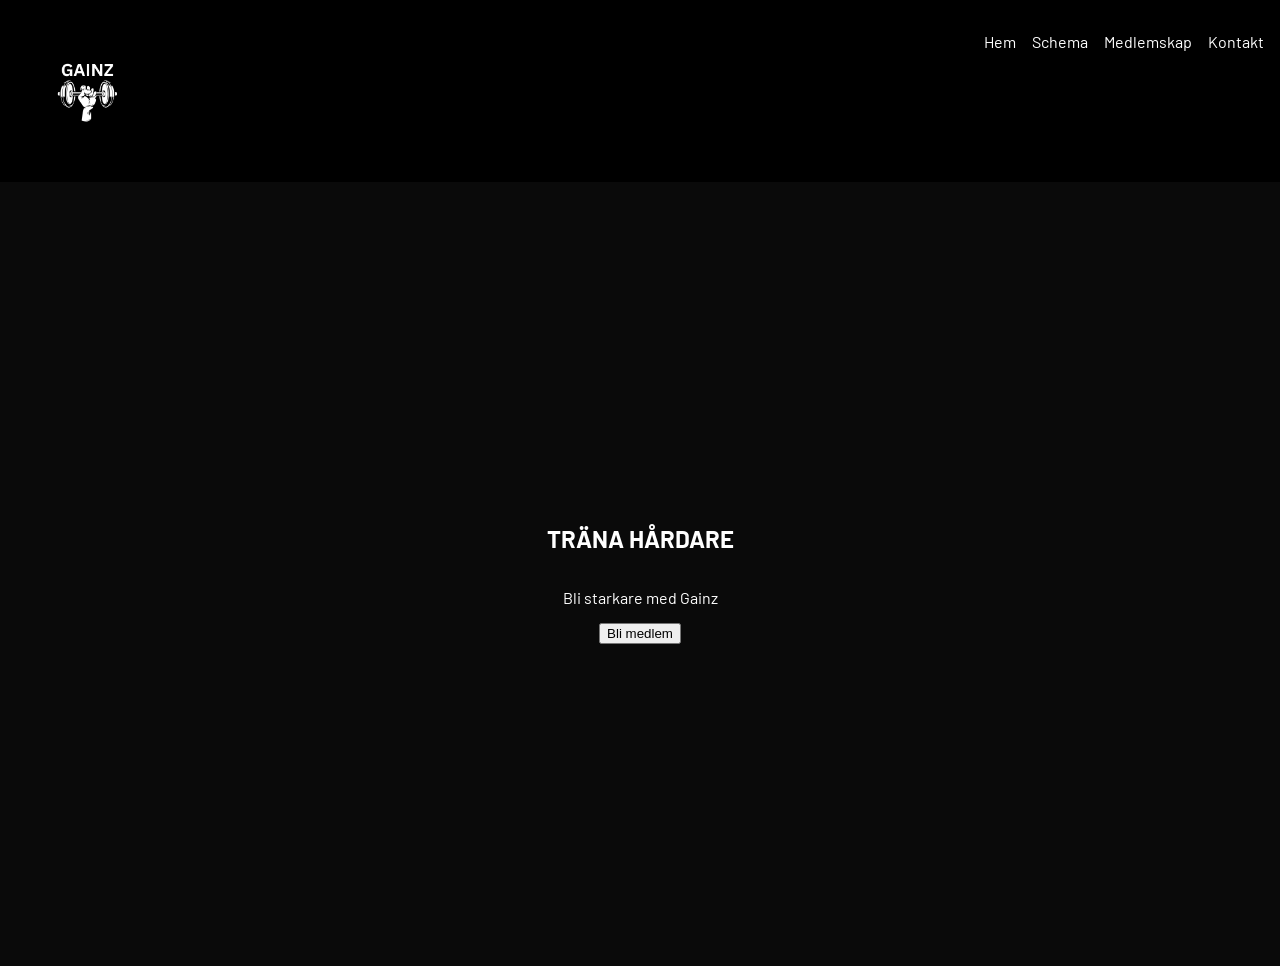
==== index.html @ e5315b17 "Push Här är min uppdaterade första push" ====
<!DOCTYPE html>
<html lang="sv">
<head>
  <meta charset="UTF-8">
  <meta name="viewport" content="width=device-width, initial-scale=1.0">
  <title>GAINZ</title>

  
  <link href="https://fonts.googleapis.com/css2?family=Bebas+Neue&family=Barlow&display=swap" rel="stylesheet">

  
  <link rel="stylesheet" href="css/style.css">
</head>

<body>


<nav>
  
  <img class="bild" src="img/G.png" alt="GAINZ Logo">
  
  <ul class="nav-links" id="navLinks">
    <li onclick="showPage('home')">Hem</li>
    <li onclick="showPage('schema')">Schema</li>
    <li onclick="showPage('membership')">Medlemskap</li>
    <li onclick="showPage('contact')">Kontakt</li>
  </ul>

  <button class="menu-btn" onclick="toggleMenu()">☰</button>
</nav>


<section id="page-home" class="page active">
  <div class="hero">
    <h2>TRÄNA HÅRDARE</h2>
    <p>Bli starkare med Gainz</p>
    <button onclick="openModal()">Bli medlem</button>
  </div>
</section>


<section id="page-schema" class="page">
  <h2>Schema</h2>
  <div id="classGrid"></div>
</section>


<section id="page-membership" class="page">
  <h2>Medlemskap</h2>
  <div class="card">Basic – 349 kr</div>
  <div class="card">Premium – 549 kr</div>
  <div class="card">VIP – 899 kr</div>
</section>


<section id="page-contact" class="page">
  <h2>Kontakt</h2>
  <p>Göteborg</p>
</section>


<div id="modal" class="modal">
  <div class="modal-content">
    <span onclick="closeModal()">X</span>
    <h3>Bli medlem</h3>
    <input placeholder="Namn">
    <input placeholder="Email">
    <button onclick="submitForm()">Skicka</button>
  </div>
</div>

<script src="script.js"></script>
</body>
</html>
---- css/style.css ----
body {
  margin: 0;
  font-family: 'Barlow', sans-serif;
  background: #0a0a0a;
  color: white;
}


nav {
  display: flex;
  justify-content: space-between;
  padding: 1rem;
  background: black;
}

.logo {
  color: #e8ff00;
}

.nav-links {
  display: flex;
  gap: 1rem;
  list-style: none;
}

.menu-btn {
  display: none;
}


.hero {
  height: 80vh;
  display: flex;
  flex-direction: column;
  justify-content: center;
  align-items: center;
}

.bild {
  height: 150px;
  width: auto;
  object-fit: contain;
}

.page {
  display: none;
  padding: 2rem;
}

.page.active {
  display: block;
}


.card {
  background: #111;
  padding: 1rem;
  margin: 1rem 0;
}


.modal {
  display: none;
  position: fixed;
  inset: 0;
  background: rgba(0,0,0,0.8);
}

.modal-content {
  background: #222;
  padding: 2rem;
  margin: 10% auto;
  width: 300px;
}


@media(max-width: 700px) {
  .nav-links {
    display: none;
    flex-direction: column;
  }

  .nav-links.open {
    display: flex;
  }

  .menu-btn {
    display: block;
  }
}
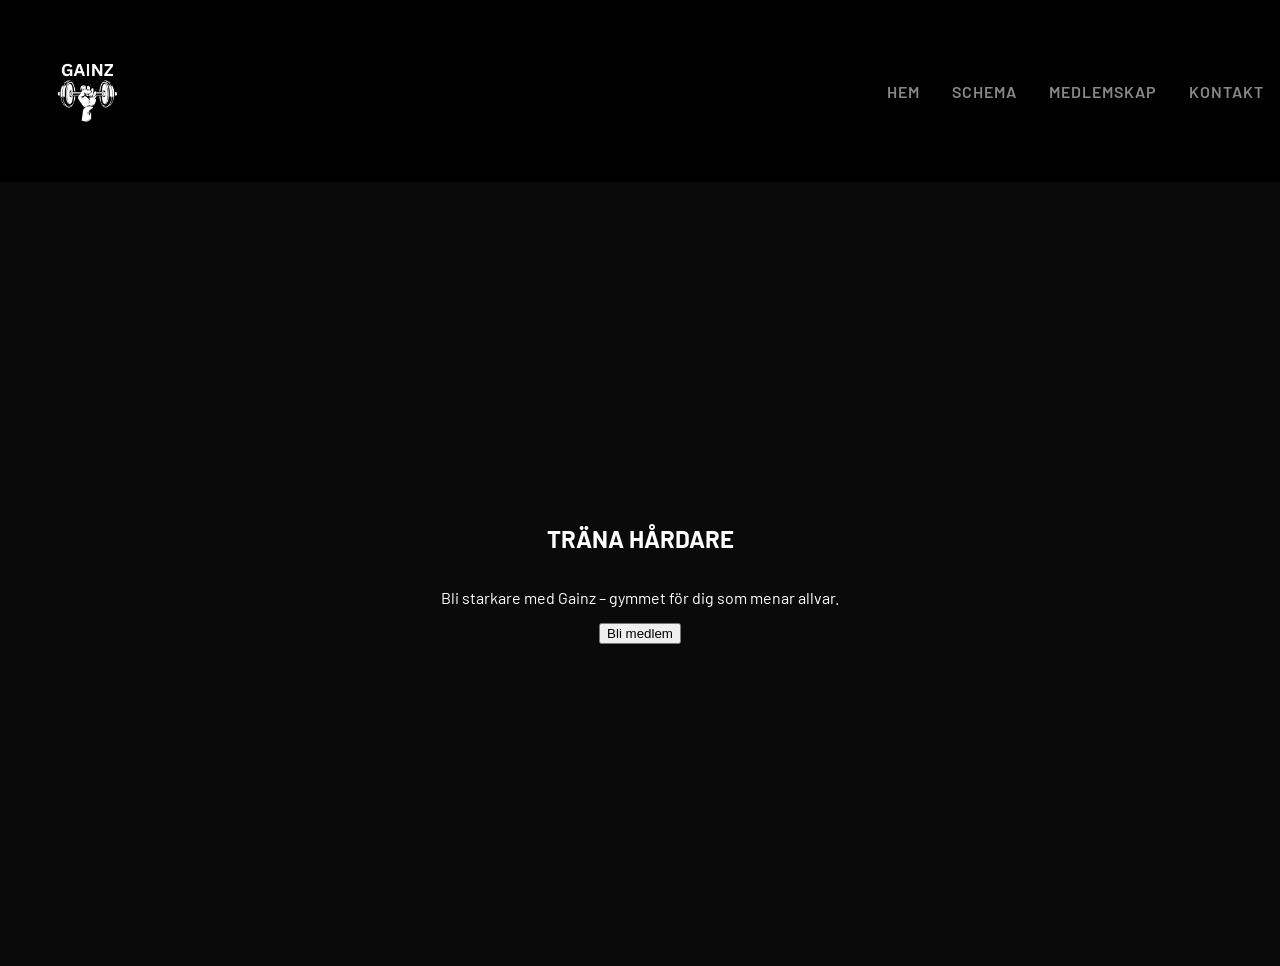
==== commit 72cf3bb9: "Push fixat mycket" ====
--- a/index.html
+++ b/index.html
@@ -32,8 +32,8 @@
 
 <section id="page-home" class="page active">
   <div class="hero">
-    <h2>TRÄNA HÅRDARE</h2>
-    <p>Bli starkare med Gainz</p>
+    <h1>TRÄNA HÅRDARE</h1>
+    <p>Bli starkare med Gainz – gymmet för dig som menar allvar.</p>
     <button onclick="openModal()">Bli medlem</button>
   </div>
 </section>
--- a/css/style.css
+++ b/css/style.css
@@ -3,6 +3,36 @@
   font-family: 'Barlow', sans-serif;
   background: #0a0a0a;
   color: white;
+}
+
+nav {
+  display: flex;
+  justify-content: space-between;
+  align-items: center;
+  padding: 1rem 2rem;
+  background: black;
+}
+
+.nav-links {
+  display: flex;
+  gap: 2rem;
+  list-style: none;
+}
+
+.nav-links li {
+  color: #888;
+  cursor: pointer;
+  font-weight: 600;
+  letter-spacing: 1px;
+  text-transform: uppercase;
+}
+
+.nav-links li:hover {
+  color: #e8ff00;
+}
+
+.menu-btn {
+  display: none;
 }
 
 
@@ -11,20 +41,6 @@
   justify-content: space-between;
   padding: 1rem;
   background: black;
-}
-
-.logo {
-  color: #e8ff00;
-}
-
-.nav-links {
-  display: flex;
-  gap: 1rem;
-  list-style: none;
-}
-
-.menu-btn {
-  display: none;
 }
 
 
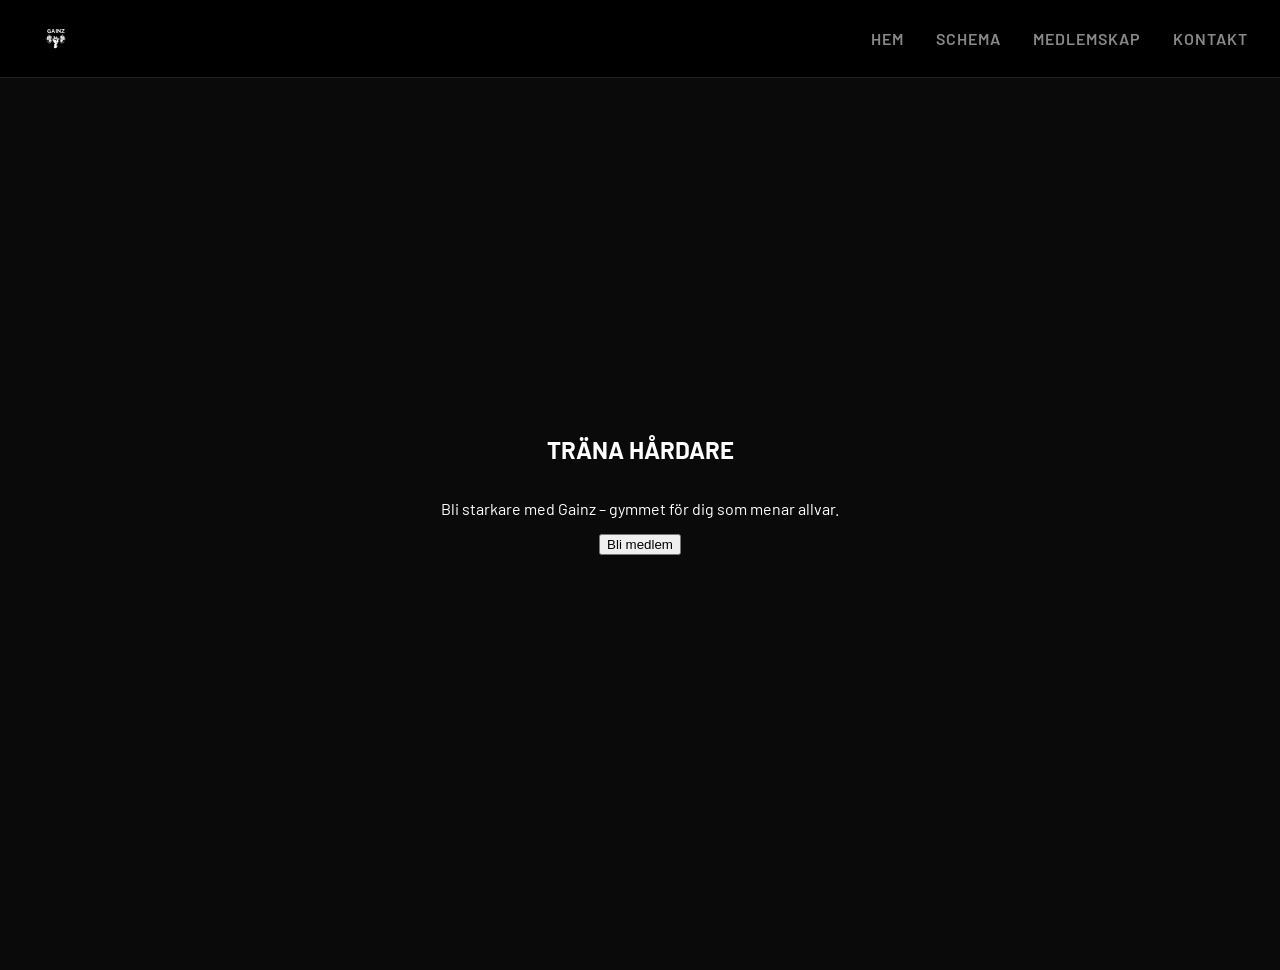
==== commit dd19dd27: "Lagt till Google fonts Bebas Nueve" ====
--- a/index.html
+++ b/index.html
@@ -4,6 +4,8 @@
   <meta charset="UTF-8">
   <meta name="viewport" content="width=device-width, initial-scale=1.0">
   <title>GAINZ</title>
+  <link href="https://fonts.googleapis.com/css2?family=Bebas+Neue&family=Barlow:wght@400;600;700&display=swap" rel="stylesheet">
+
 
   
   <link href="https://fonts.googleapis.com/css2?family=Bebas+Neue&family=Barlow&display=swap" rel="stylesheet">
--- a/css/style.css
+++ b/css/style.css
@@ -4,21 +4,33 @@
   background: #0a0a0a;
   color: white;
 }
-
+ 
 nav {
+  position: fixed;
+  top: 0;
+  left: 0;
+  right: 0;
+  z-index: 1000;
   display: flex;
   justify-content: space-between;
   align-items: center;
-  padding: 1rem 2rem;
+  padding: 0.8rem 2rem;
   background: black;
+  border-bottom: 1px solid #222;
 }
-
+ 
+.bild {
+  height: 50px;
+  width: auto;
+  object-fit: contain;
+}
+ 
 .nav-links {
   display: flex;
   gap: 2rem;
   list-style: none;
 }
-
+ 
 .nav-links li {
   color: #888;
   cursor: pointer;
@@ -26,81 +38,80 @@
   letter-spacing: 1px;
   text-transform: uppercase;
 }
-
+ 
 .nav-links li:hover {
   color: #e8ff00;
 }
-
+ 
 .menu-btn {
   display: none;
+  background: none;
+  border: none;
+  color: white;
+  font-size: 1.5rem;
+  cursor: pointer;
 }
-
-
-nav {
-  display: flex;
-  justify-content: space-between;
-  padding: 1rem;
-  background: black;
+ 
+.page {
+  display: none;
+  padding-top: 70px;
+  padding-left: 2rem;
+  padding-right: 2rem;
+  min-height: 100vh;
 }
-
-
+ 
+.page.active {
+  display: block;
+}
+ 
 .hero {
-  height: 80vh;
+  height: calc(100vh - 70px);
   display: flex;
   flex-direction: column;
   justify-content: center;
   align-items: center;
+  text-align: center;
 }
-
-.bild {
-  height: 150px;
-  width: auto;
-  object-fit: contain;
-}
-
-.page {
-  display: none;
-  padding: 2rem;
-}
-
-.page.active {
-  display: block;
-}
-
-
+ 
 .card {
   background: #111;
-  padding: 1rem;
+  padding: 2rem;
   margin: 1rem 0;
 }
-
-
+ 
 .modal {
   display: none;
   position: fixed;
   inset: 0;
   background: rgba(0,0,0,0.8);
 }
-
+ 
 .modal-content {
   background: #222;
   padding: 2rem;
   margin: 10% auto;
   width: 300px;
 }
-
-
-@media(max-width: 700px) {
+ 
+@media (max-width: 700px) {
   .nav-links {
     display: none;
     flex-direction: column;
   }
-
   .nav-links.open {
     display: flex;
+    position: fixed;
+    top: 62px;
+    left: 0;
+    right: 0;
+    background: #111;
+    padding: 1.5rem 2rem;
+    gap: 1.5rem;
+    border-bottom: 1px solid #222;
+    z-index: 999;
   }
-
   .menu-btn {
     display: block;
   }
-}+}
+ 
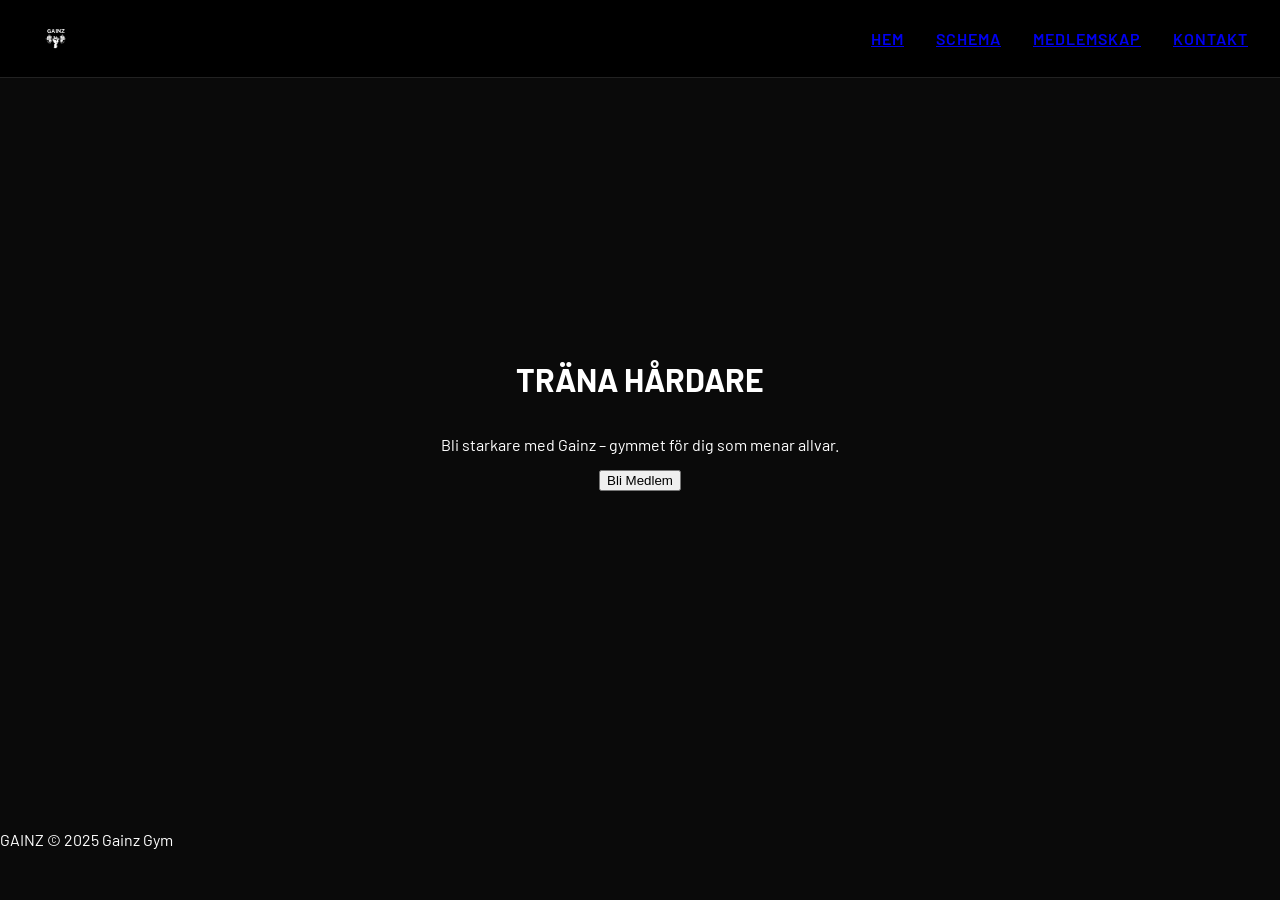
==== commit d183d6ce: "contact och index html sidorna" ====
--- a/index.html
+++ b/index.html
@@ -3,74 +3,52 @@
 <head>
   <meta charset="UTF-8">
   <meta name="viewport" content="width=device-width, initial-scale=1.0">
-  <title>GAINZ</title>
+  <title>GAINZ – Hem</title>
   <link href="https://fonts.googleapis.com/css2?family=Bebas+Neue&family=Barlow:wght@400;600;700&display=swap" rel="stylesheet">
-
-
-  
-  <link href="https://fonts.googleapis.com/css2?family=Bebas+Neue&family=Barlow&display=swap" rel="stylesheet">
-
-  
   <link rel="stylesheet" href="css/style.css">
 </head>
-
 <body>
-
-
+ 
 <nav>
-  
   <img class="bild" src="img/G.png" alt="GAINZ Logo">
-  
   <ul class="nav-links" id="navLinks">
-    <li onclick="showPage('home')">Hem</li>
-    <li onclick="showPage('schema')">Schema</li>
-    <li onclick="showPage('membership')">Medlemskap</li>
-    <li onclick="showPage('contact')">Kontakt</li>
+    <li><a href="index.html" class="active">Hem</a></li>
+    <li><a href="schema.html">Schema</a></li>
+    <li><a href="membership.html">Medlemskap</a></li>
+    <li><a href="contact.html">Kontakt</a></li>
   </ul>
-
   <button class="menu-btn" onclick="toggleMenu()">☰</button>
 </nav>
-
-
-<section id="page-home" class="page active">
+ 
+<main>
   <div class="hero">
     <h1>TRÄNA HÅRDARE</h1>
     <p>Bli starkare med Gainz – gymmet för dig som menar allvar.</p>
-    <button onclick="openModal()">Bli medlem</button>
+    <button onclick="openModal()">Bli Medlem</button>
   </div>
-</section>
-
-
-<section id="page-schema" class="page">
-  <h2>Schema</h2>
-  <div id="classGrid"></div>
-</section>
-
-
-<section id="page-membership" class="page">
-  <h2>Medlemskap</h2>
-  <div class="card">Basic – 349 kr</div>
-  <div class="card">Premium – 549 kr</div>
-  <div class="card">VIP – 899 kr</div>
-</section>
-
-
-<section id="page-contact" class="page">
-  <h2>Kontakt</h2>
-  <p>Göteborg</p>
-</section>
-
-
+</main>
+ 
+<footer>
+  <span class="footer-logo">GAINZ</span>
+  <span class="footer-copy">© 2025 Gainz Gym</span>
+</footer>
+ 
 <div id="modal" class="modal">
   <div class="modal-content">
-    <span onclick="closeModal()">X</span>
-    <h3>Bli medlem</h3>
-    <input placeholder="Namn">
-    <input placeholder="Email">
-    <button onclick="submitForm()">Skicka</button>
+    <button class="modal-close" onclick="closeModal()">✕</button>
+    <h3>Bli Medlem</h3>
+    <p>Fyll i dina uppgifter så hör vi av oss.</p>
+    <input type="text" id="inputNamn" placeholder="Namn">
+    <input type="email" id="inputEmail" placeholder="Email">
+    <select id="inputPlan">
+      <option>Basic – 349 kr/mån</option>
+      <option>Premium – 549 kr/mån</option>
+      <option>VIP – 899 kr/mån</option>
+    </select>
+    <button onclick="submitForm()">Skicka Ansökan</button>
   </div>
 </div>
-
+ 
 <script src="script.js"></script>
 </body>
 </html>
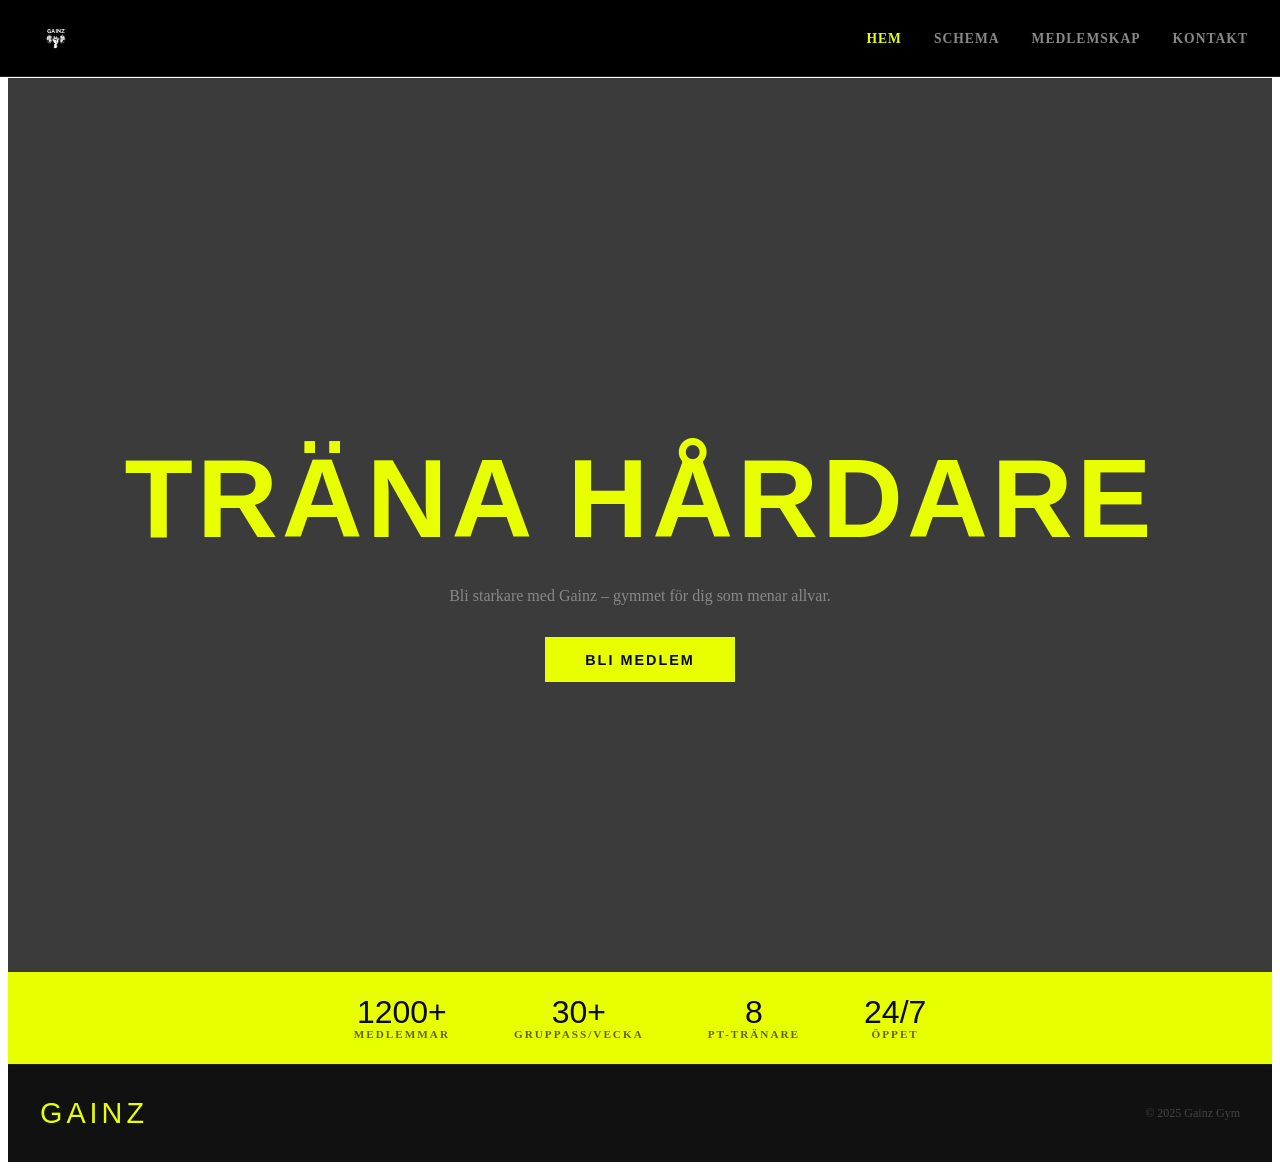
==== commit 40d6a820: "Statistik Bar i Home sidan med CSS styling" ====
--- a/index.html
+++ b/index.html
@@ -26,6 +26,24 @@
     <p>Bli starkare med Gainz – gymmet för dig som menar allvar.</p>
     <button onclick="openModal()">Bli Medlem</button>
   </div>
+  <div class="stats-bar">
+    <div class="stat">
+      <span class="stat-num">1200+</span>
+      <span class="stat-label">Medlemmar</span>
+    </div>
+    <div class="stat">
+      <span class="stat-num">30+</span>
+      <span class="stat-label">Gruppass/vecka</span>
+    </div>
+    <div class="stat">
+      <span class="stat-num">8</span>
+      <span class="stat-label">PT-tränare</span>
+    </div>
+    <div class="stat">
+      <span class="stat-num">24/7</span>
+      <span class="stat-label">Öppet</span>
+    </div>
+  </div>
 </main>
  
 <footer>
--- a/css/style.css
+++ b/css/style.css
@@ -1,8 +1,9 @@
+--- css/style.css ---
 body {
   margin: 0;
   font-family: 'Barlow', sans-serif;
   background: #0a0a0a;
-  color: white;
+  color: #f5f5f5;
 }
  
 nav {
@@ -31,15 +32,17 @@
   list-style: none;
 }
  
-.nav-links li {
-  color: #888;
-  cursor: pointer;
+.nav-links a {
+  color: #888;
+  text-decoration: none;
   font-weight: 600;
   letter-spacing: 1px;
   text-transform: uppercase;
-}
- 
-.nav-links li:hover {
+  font-size: 0.85rem;
+}
+ 
+.nav-links a:hover,
+.nav-links a.active {
   color: #e8ff00;
 }
  
@@ -52,18 +55,14 @@
   cursor: pointer;
 }
  
-.page {
-  display: none;
+main {
   padding-top: 70px;
   padding-left: 2rem;
   padding-right: 2rem;
   min-height: 100vh;
 }
  
-.page.active {
-  display: block;
-}
- 
+
 .hero {
   height: calc(100vh - 70px);
   display: flex;
@@ -71,33 +70,186 @@
   justify-content: center;
   align-items: center;
   text-align: center;
+  padding: 2rem;
+  margin: 0 -2rem;
+  background:
+    linear-gradient(rgba(10,10,10,0.8), rgba(10,10,10,0.8)),
+    url('https://images.unsplash.com/photo-1534438327276-14e5300c3a48?w=1600&q=80') center/cover no-repeat;
+}
+  
+ 
+.hero h1 {
+  font-family: 'Bebas Neue', sans-serif;
+  font-size: clamp(3rem, 10vw, 7rem);
+  letter-spacing: 4px;
+  color: #e8ff00;
+  line-height: 1;
+  margin-bottom: 1rem;
+}
+ 
+.hero p {
+  font-size: 1rem;
+  color: #888;
+  max-width: 400px;
+  margin-bottom: 2rem;
+}
+ 
+.hero button {
+  background: #e8ff00;
+  color: #0a0a0a;
+  border: none;
+  padding: 0.9rem 2.5rem;
+  font-weight: 700;
+  font-size: 0.9rem;
+  letter-spacing: 2px;
+  text-transform: uppercase;
+  cursor: pointer;
+}
+ 
+.hero button:hover {
+  opacity: 0.85;
+}
+ 
+.section-header {
+  padding: 3rem 0 1.5rem;
+}
+ 
+.section-header h1,
+.section-header h2 {
+  font-family: 'Bebas Neue', sans-serif;
+  font-size: clamp(2rem, 5vw, 3rem);
+  letter-spacing: 2px;
 }
  
 .card {
   background: #111;
   padding: 2rem;
   margin: 1rem 0;
+  transition: background 0.2s;
+}
+ 
+.card:hover {
+  background: #161616;
+}
+ 
+.card h3 {
+  font-family: 'Bebas Neue', sans-serif;
+  font-size: 1.3rem;
+  letter-spacing: 1px;
+  text-transform: uppercase;
+  margin-bottom: 0.5rem;
+}
+ 
+.card p {
+  font-size: 0.9rem;
+  color: #888;
+  line-height: 1.6;
+}
+ 
+footer {
+  background: #111;
+  border-top: 1px solid #222;
+  padding: 2rem;
+  display: flex;
+  justify-content: space-between;
+  align-items: center;
+}
+ 
+.footer-logo {
+  font-family: 'Bebas Neue', sans-serif;
+  font-size: 1.8rem;
+  letter-spacing: 4px;
+  color: #e8ff00;
+}
+ 
+.footer-copy {
+  font-size: 0.75rem;
+  color: #444;
 }
  
 .modal {
   display: none;
   position: fixed;
   inset: 0;
-  background: rgba(0,0,0,0.8);
+  background: rgba(0,0,0,0.85);
+  z-index: 2000;
+  align-items: center;
+  justify-content: center;
+}
+ 
+.modal.open {
+  display: flex;
 }
  
 .modal-content {
-  background: #222;
-  padding: 2rem;
-  margin: 10% auto;
-  width: 300px;
-}
- 
-@media (max-width: 700px) {
-  .nav-links {
-    display: none;
-    flex-direction: column;
-  }
+  background: #161616;
+  border: 1px solid #333;
+  padding: 3rem;
+  width: 90%;
+  max-width: 420px;
+  position: relative;
+}
+ 
+.modal-close {
+  position: absolute;
+  top: 1rem;
+  right: 1rem;
+  background: none;
+  border: none;
+  color: #888;
+  font-size: 1.2rem;
+  cursor: pointer;
+}
+ 
+.modal-content h3 {
+  font-family: 'Bebas Neue', sans-serif;
+  font-size: 2rem;
+  letter-spacing: 2px;
+  margin-bottom: 0.3rem;
+}
+ 
+.modal-content p {
+  color: #888;
+  font-size: 0.85rem;
+  margin-bottom: 1.5rem;
+}
+ 
+.modal-content input,
+.modal-content select {
+  width: 100%;
+  background: #0a0a0a;
+  border: 1px solid #333;
+  color: white;
+  padding: 0.75rem 1rem;
+  font-size: 0.9rem;
+  font-family: 'Barlow', sans-serif;
+  margin-bottom: 1rem;
+  outline: none;
+  box-sizing: border-box;
+}
+ 
+.modal-content input:focus,
+.modal-content select:focus {
+  border-color: #e8ff00;
+}
+ 
+.modal-content button {
+  width: 100%;
+  background: #e8ff00;
+  color: #0a0a0a;
+  border: none;
+  padding: 0.9rem;
+  font-weight: 700;
+  font-size: 0.9rem;
+  letter-spacing: 2px;
+  text-transform: uppercase;
+  cursor: pointer;
+  margin-top: 0.5rem;
+}
+ 
+@media (max-width: 768px) {
+  nav { padding: 0.8rem 1.5rem; }
+  .nav-links { display: none; flex-direction: column; }
   .nav-links.open {
     display: flex;
     position: fixed;
@@ -110,8 +262,36 @@
     border-bottom: 1px solid #222;
     z-index: 999;
   }
-  .menu-btn {
-    display: block;
-  }
-}
- +  .menu-btn { display: block; }
+  .hero h1 { font-size: 3rem; }
+}
+ .stats-bar {
+  background: #e8ff00;
+  display: flex;
+  justify-content: center;
+  gap: 4rem;
+  padding: 1.5rem 2rem;
+  flex-wrap: wrap;
+  margin: 0 -2rem;
+}
+ 
+.stat {
+  display: flex;
+  flex-direction: column;
+  align-items: center;
+}
+ 
+.stat-num {
+  font-family: 'Bebas Neue', sans-serif;
+  font-size: 2rem;
+  color: #0a0a0a;
+  line-height: 1;
+}
+ 
+.stat-label {
+  font-size: 0.7rem;
+  font-weight: 700;
+  letter-spacing: 2px;
+  text-transform: uppercase;
+  color: rgba(0,0,0,0.6);
+}
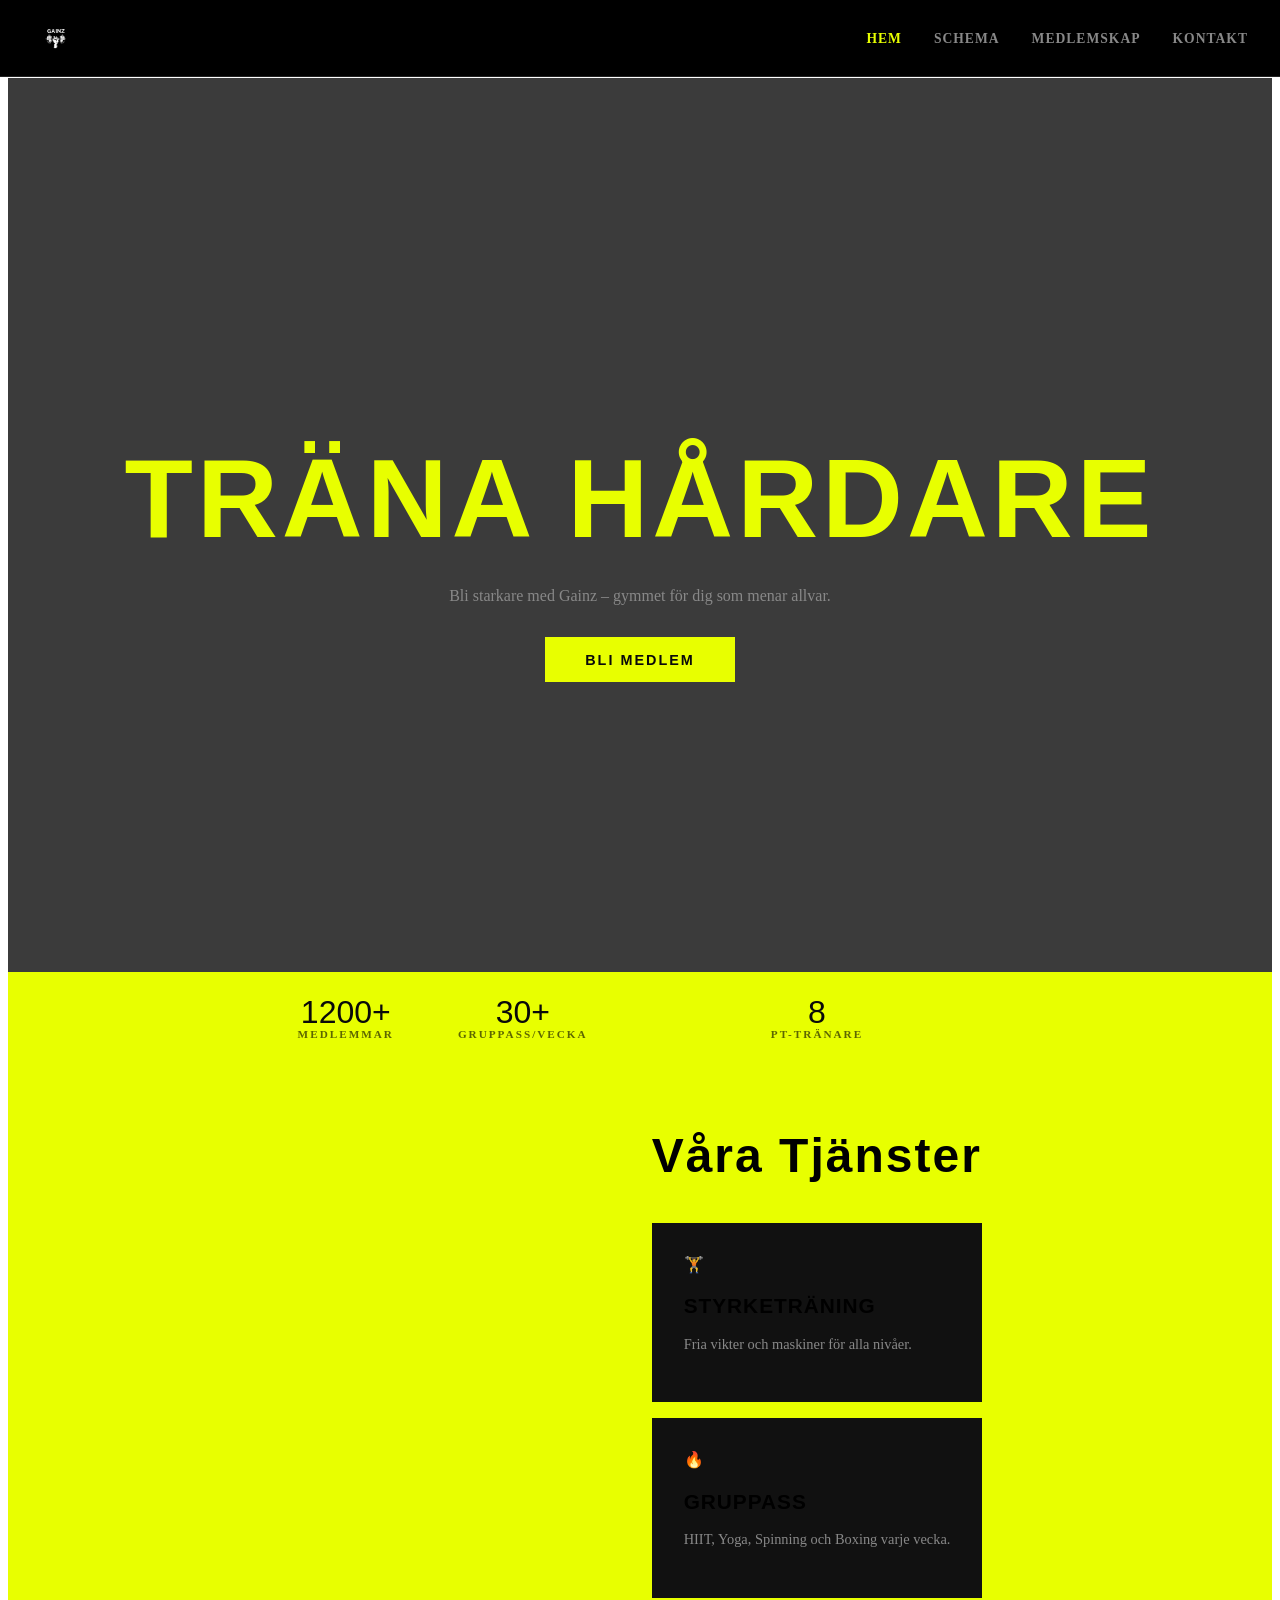
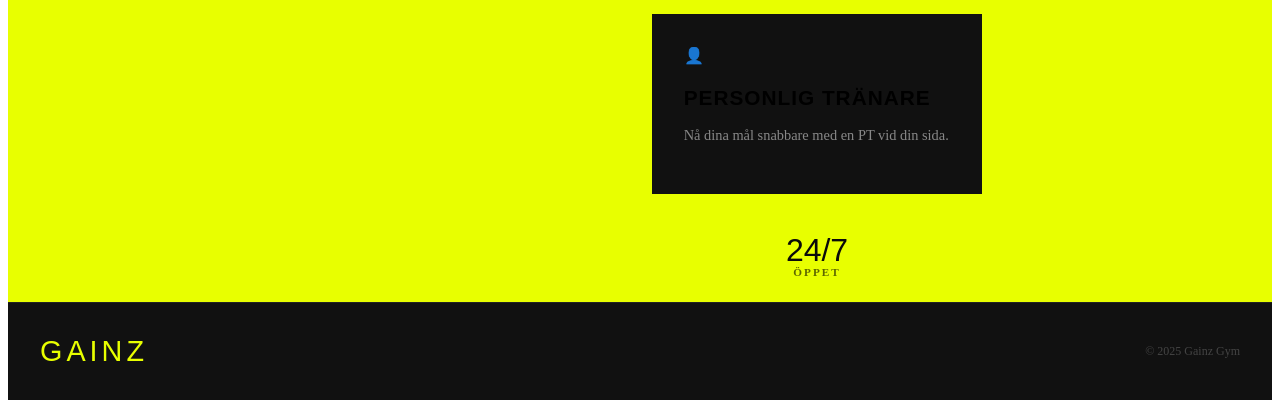
==== commit c45ed8bc: "Tjänstekort med grid på startsidan" ====
--- a/index.html
+++ b/index.html
@@ -38,6 +38,25 @@
     <div class="stat">
       <span class="stat-num">8</span>
       <span class="stat-label">PT-tränare</span>
+        <div class="section-header">
+    <h2>Våra Tjänster</h2>
+  <div class="services-grid">
+    <div class="card">
+      <div class="card-icon">🏋️</div>
+      <h3>Styrketräning</h3>
+      <p>Fria vikter och maskiner för alla nivåer.</p>
+    </div>
+    <div class="card">
+      <div class="card-icon">🔥</div>
+      <h3>Gruppass</h3>
+      <p>HIIT, Yoga, Spinning och Boxing varje vecka.</p>
+    </div>
+    <div class="card">
+      <div class="card-icon">👤</div>
+      <h3>Personlig Tränare</h3>
+      <p>Nå dina mål snabbare med en PT vid din sida.</p>
+    </div>
+  </div>
     </div>
     <div class="stat">
       <span class="stat-num">24/7</span>
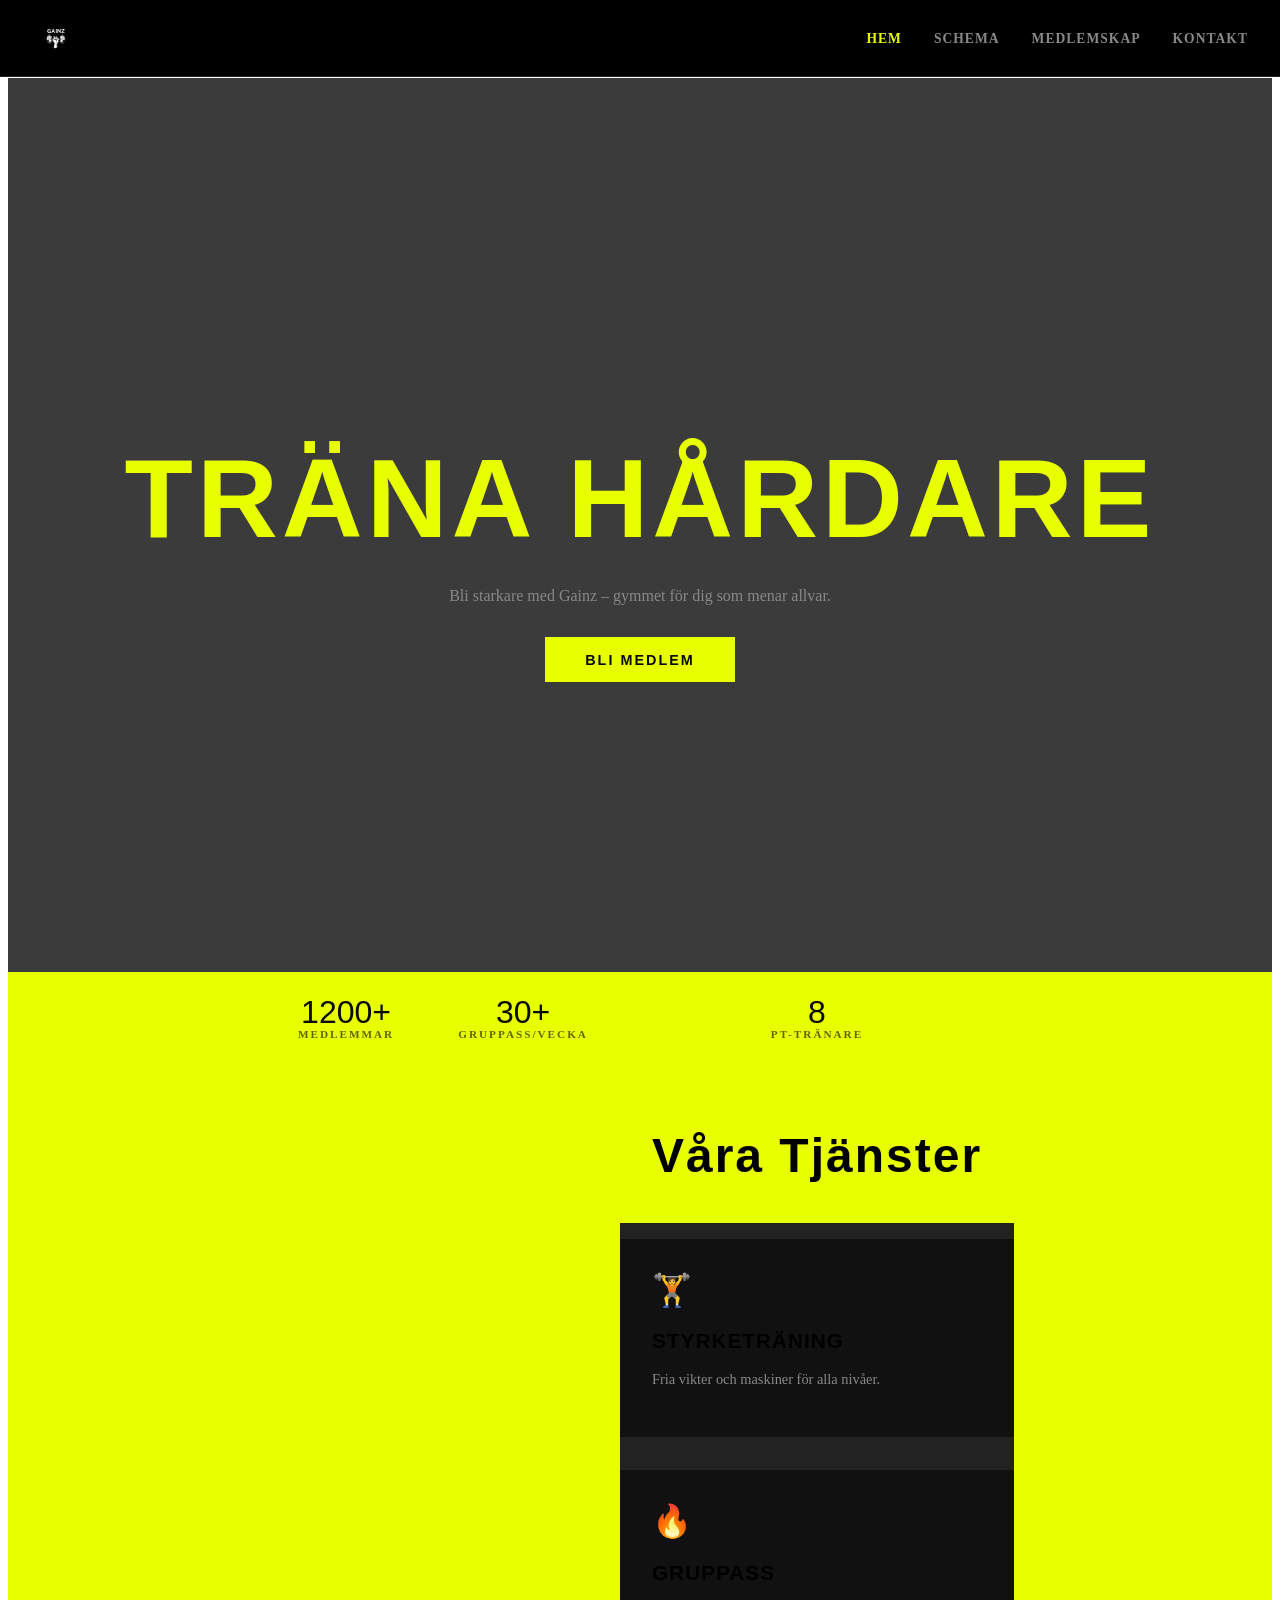
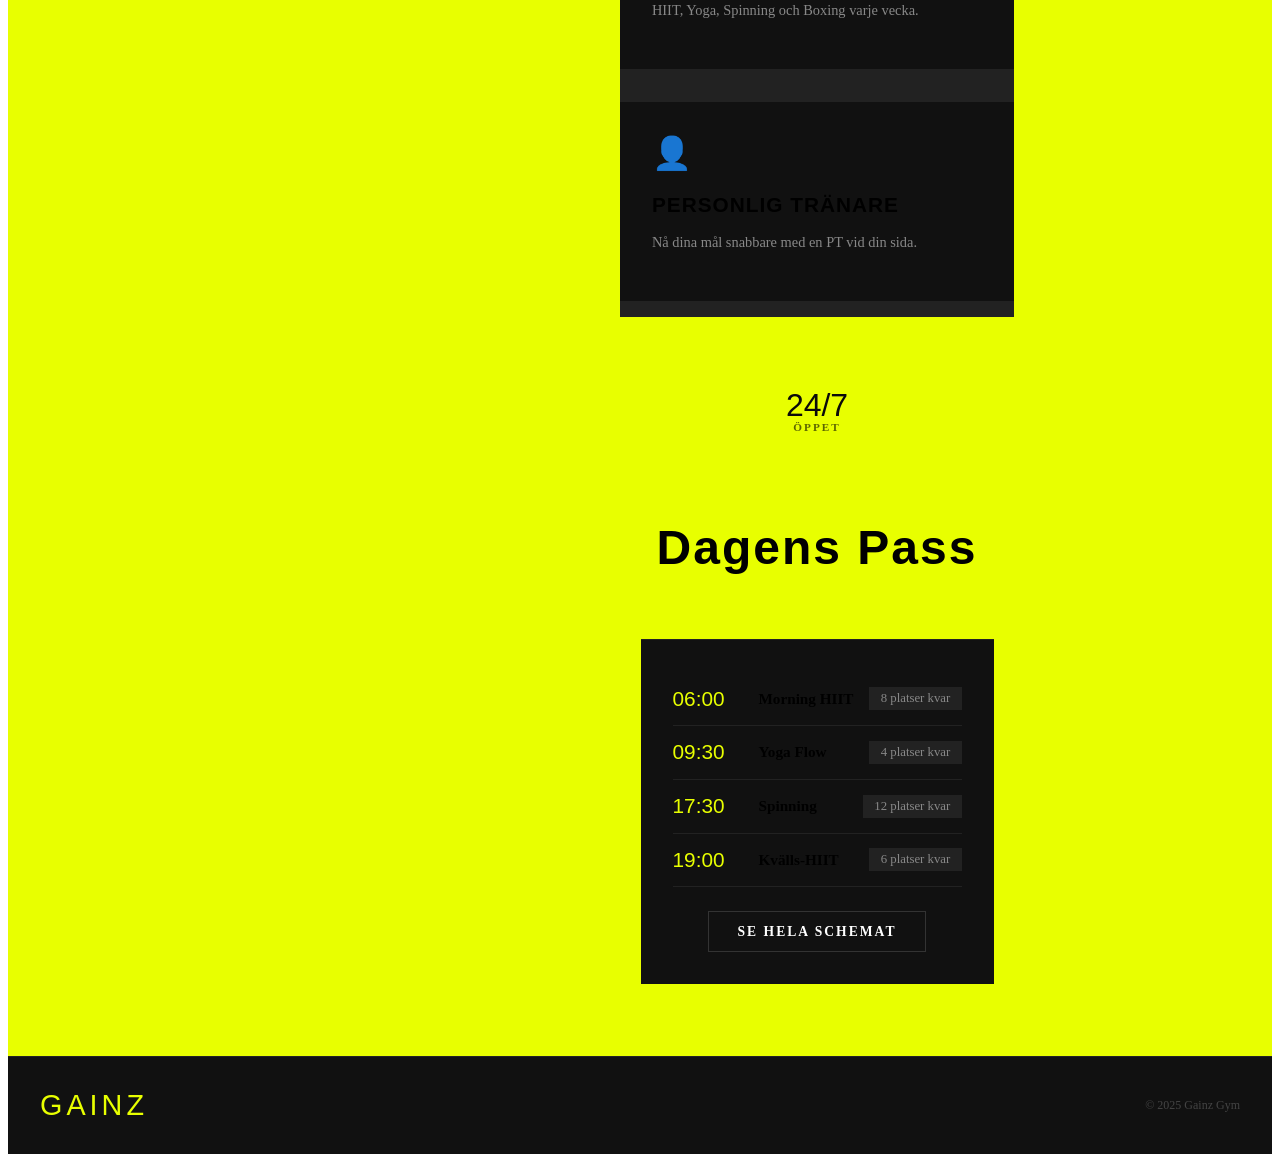
==== commit c463c56a: "Tjänstekort Css + Schema Preview Html/Css" ====
--- a/index.html
+++ b/index.html
@@ -62,6 +62,36 @@
       <span class="stat-num">24/7</span>
       <span class="stat-label">Öppet</span>
     </div>
+     <div class="section-header">
+    <h2>Dagens Pass</h2>
+  </div>
+ 
+  <div class="schedule-preview">
+    <div class="schedule-row">
+      <span class="schedule-time">06:00</span>
+      <span class="schedule-name">Morning HIIT</span>
+      <span class="schedule-spots">8 platser kvar</span>
+    </div>
+    <div class="schedule-row">
+      <span class="schedule-time">09:30</span>
+      <span class="schedule-name">Yoga Flow</span>
+      <span class="schedule-spots">4 platser kvar</span>
+    </div>
+    <div class="schedule-row">
+      <span class="schedule-time">17:30</span>
+      <span class="schedule-name">Spinning</span>
+      <span class="schedule-spots">12 platser kvar</span>
+    </div>
+    <div class="schedule-row">
+      <span class="schedule-time">19:00</span>
+      <span class="schedule-name">Kvälls-HIIT</span>
+      <span class="schedule-spots">6 platser kvar</span>
+    </div>
+    <div class="schedule-nav">
+      <a href="schema.html" class="btn-outline">Se hela schemat</a>
+    </div>
+  </div>
+ 
   </div>
 </main>
  
--- a/css/style.css
+++ b/css/style.css
@@ -294,4 +294,79 @@
   letter-spacing: 2px;
   text-transform: uppercase;
   color: rgba(0,0,0,0.6);
-}+  
+}
+.services-grid {
+  display: grid;
+  grid-template-columns: repeat(3, 1fr);
+  gap: 1px;
+  background: #222;
+  margin: 0 -2rem 3rem;
+}
+ 
+.card-icon {
+  font-size: 2rem;
+  margin-bottom: 0.8rem;
+}
+ 
+  .services-grid { grid-template-columns: 1fr; }
+.schedule-preview {
+  background: #111;
+  padding: 2rem;
+  margin: 0 -2rem 3rem;
+  border-top: 1px solid #222;
+}
+ 
+.schedule-row {
+  display: flex;
+  justify-content: space-between;
+  align-items: center;
+  padding: 0.9rem 0;
+  border-bottom: 1px solid #222;
+}
+ 
+.schedule-time {
+  font-family: 'Bebas Neue', sans-serif;
+  font-size: 1.3rem;
+  color: #e8ff00;
+  min-width: 70px;
+}
+ 
+.schedule-name {
+  font-weight: 600;
+  font-size: 0.95rem;
+  flex: 1;
+  padding: 0 1rem;
+}
+ 
+.schedule-spots {
+  font-size: 0.8rem;
+  background: #222;
+  padding: 0.25rem 0.7rem;
+  color: #888;
+}
+ 
+.schedule-nav {
+  text-align: center;
+  margin-top: 1.5rem;
+}
+ 
+.btn-outline {
+  background: transparent;
+  color: white;
+  border: 1px solid #333;
+  padding: 0.7rem 1.8rem;
+  font-weight: 600;
+  font-size: 0.85rem;
+  letter-spacing: 2px;
+  text-transform: uppercase;
+  cursor: pointer;
+  text-decoration: none;
+  display: inline-block;
+}
+ 
+.btn-outline:hover {
+  border-color: #e8ff00;
+  color: #e8ff00;
+}
+ 
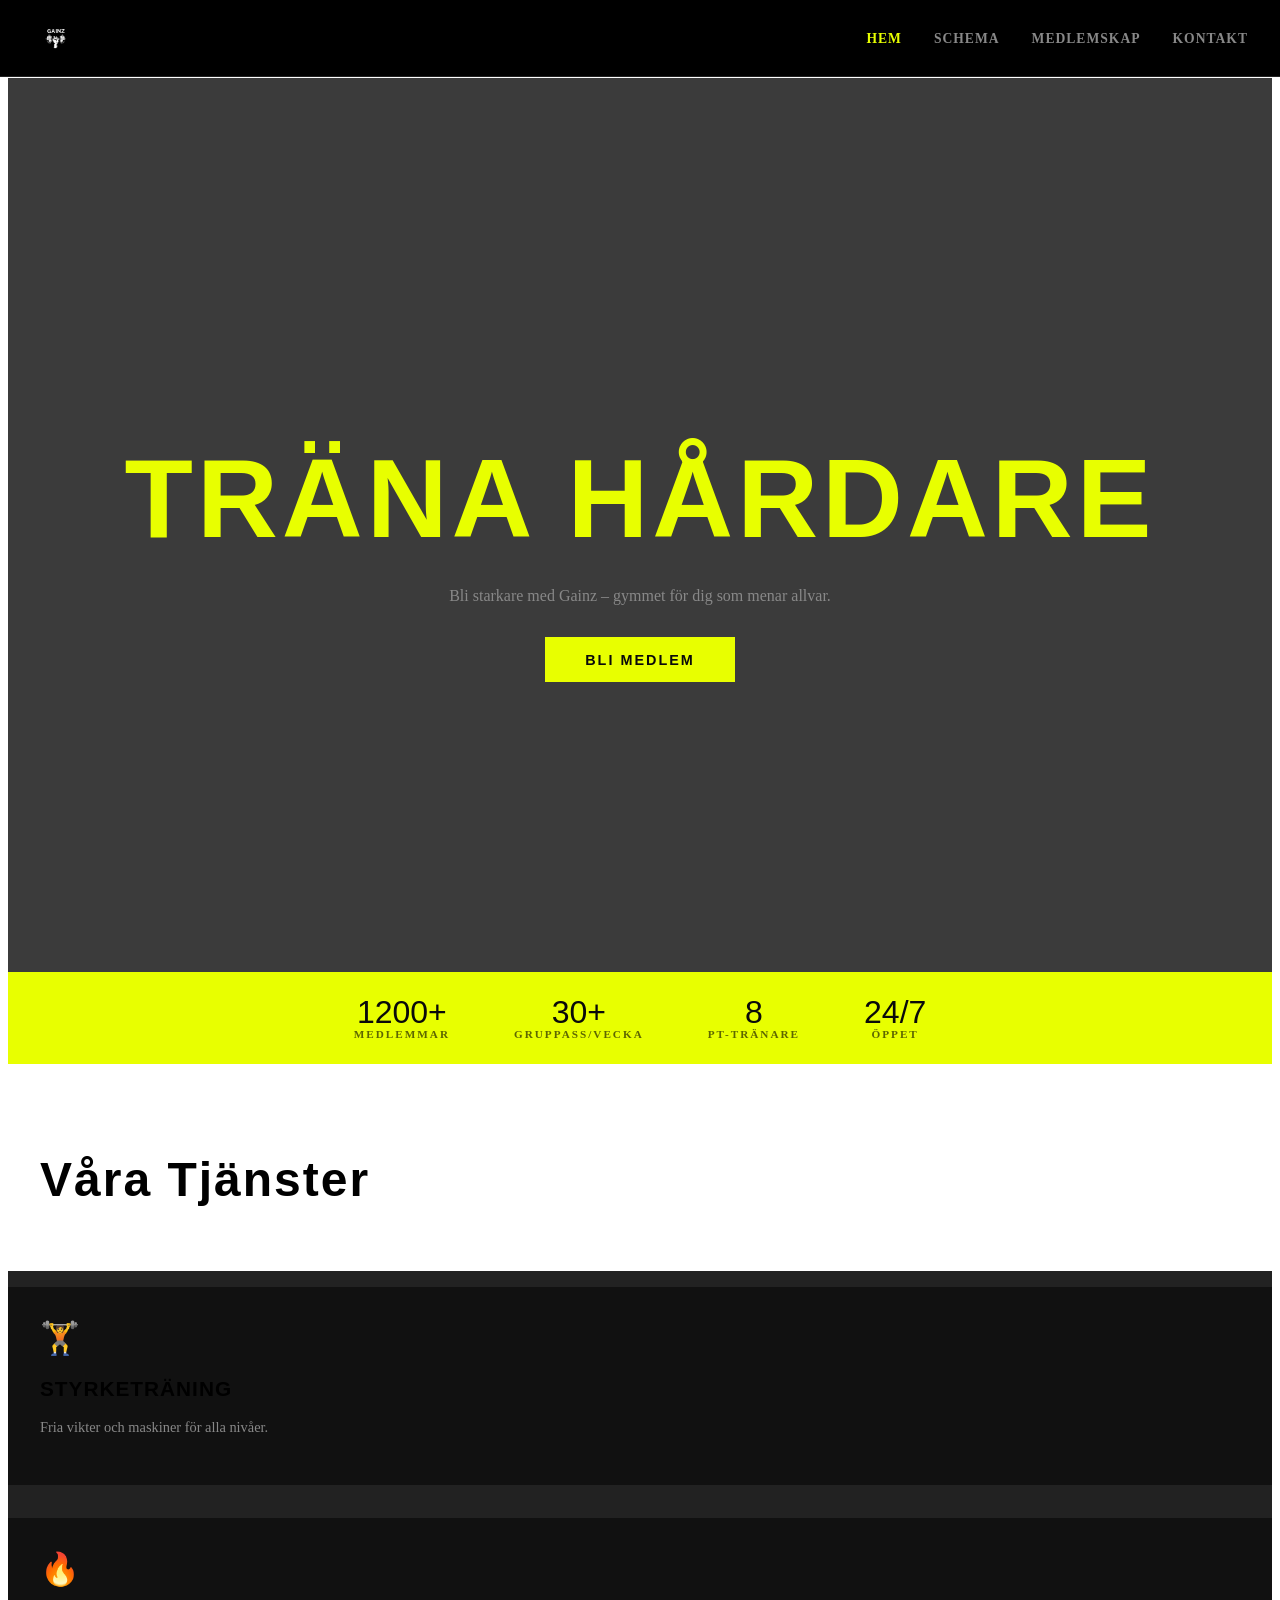
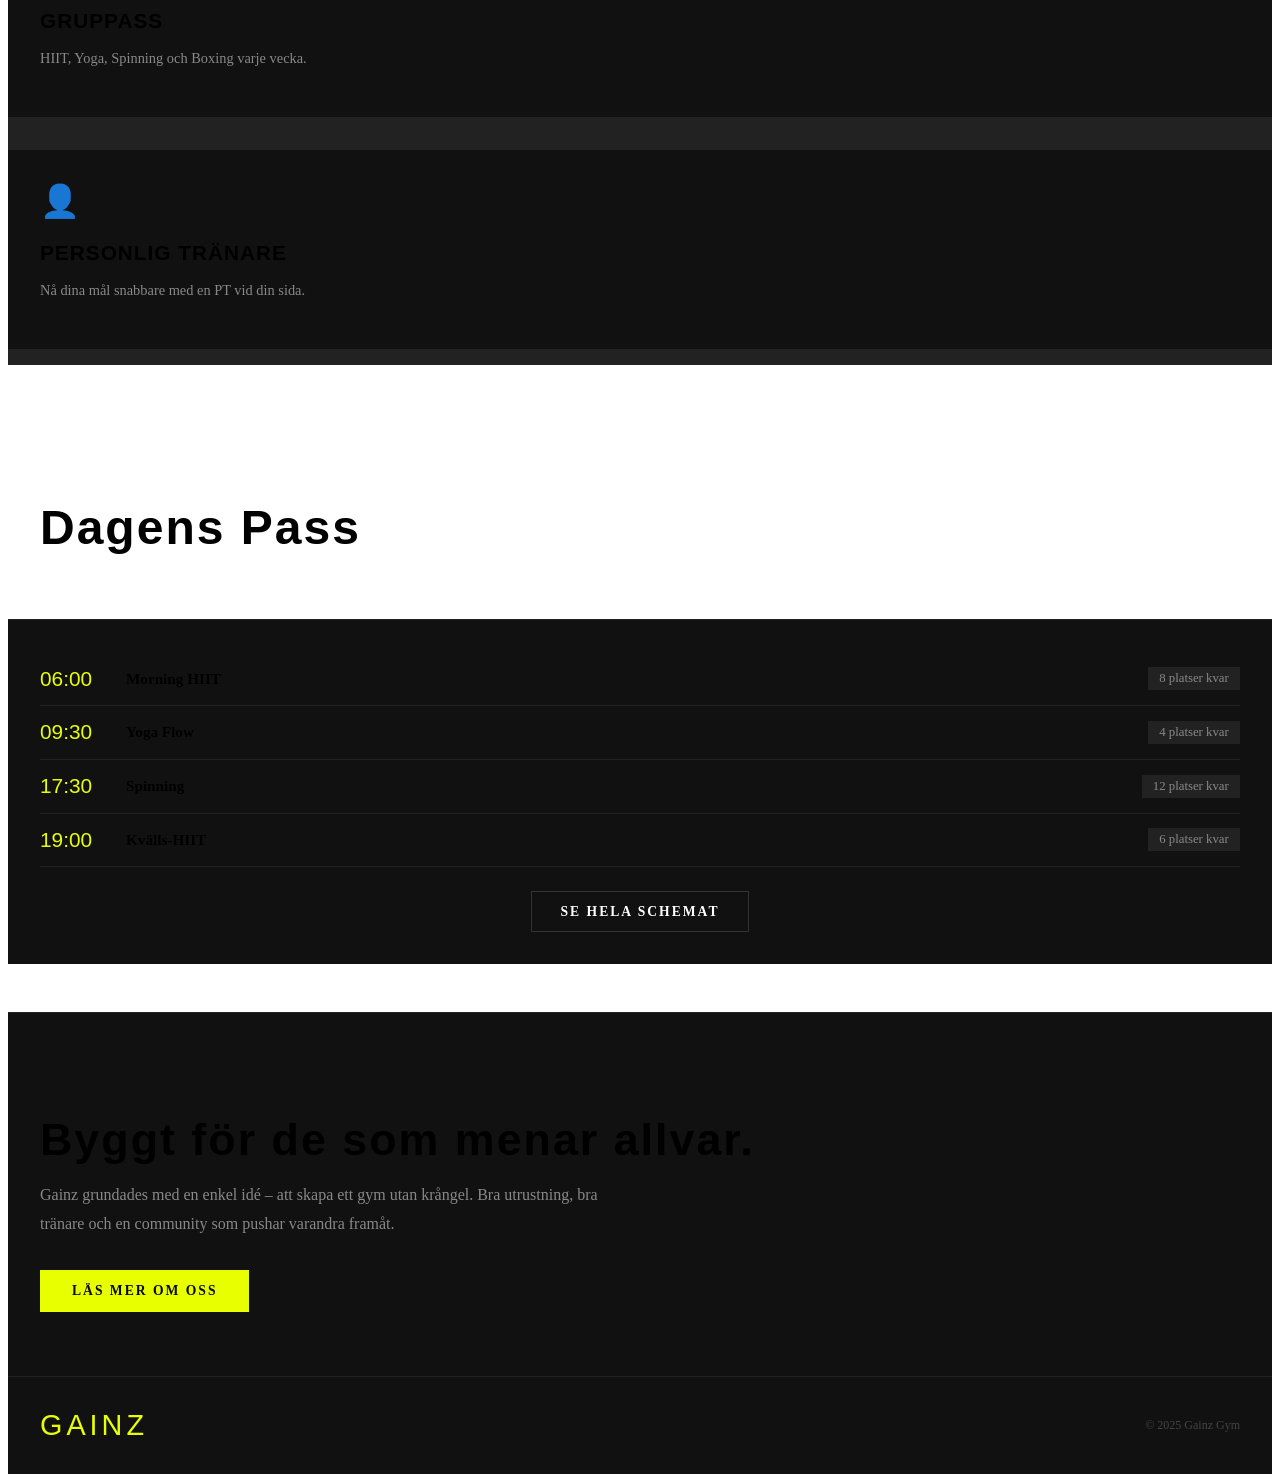
==== commit dfd9a078: "Fixat Html struktur och Schema preview Html + Css" ====
--- a/index.html
+++ b/index.html
@@ -8,7 +8,7 @@
   <link rel="stylesheet" href="css/style.css">
 </head>
 <body>
- 
+
 <nav>
   <img class="bild" src="img/G.png" alt="GAINZ Logo">
   <ul class="nav-links" id="navLinks">
@@ -19,13 +19,15 @@
   </ul>
   <button class="menu-btn" onclick="toggleMenu()">☰</button>
 </nav>
- 
+
 <main>
+
   <div class="hero">
     <h1>TRÄNA HÅRDARE</h1>
     <p>Bli starkare med Gainz – gymmet för dig som menar allvar.</p>
     <button onclick="openModal()">Bli Medlem</button>
   </div>
+
   <div class="stats-bar">
     <div class="stat">
       <span class="stat-num">1200+</span>
@@ -38,8 +40,17 @@
     <div class="stat">
       <span class="stat-num">8</span>
       <span class="stat-label">PT-tränare</span>
-        <div class="section-header">
+    </div>
+    <div class="stat">
+      <span class="stat-num">24/7</span>
+      <span class="stat-label">Öppet</span>
+    </div>
+  </div>
+
+  <div class="section-header">
     <h2>Våra Tjänster</h2>
+  </div>
+
   <div class="services-grid">
     <div class="card">
       <div class="card-icon">🏋️</div>
@@ -57,15 +68,12 @@
       <p>Nå dina mål snabbare med en PT vid din sida.</p>
     </div>
   </div>
-    </div>
-    <div class="stat">
-      <span class="stat-num">24/7</span>
-      <span class="stat-label">Öppet</span>
-    </div>
-     <div class="section-header">
+
+
+  <div class="section-header">
     <h2>Dagens Pass</h2>
   </div>
- 
+
   <div class="schedule-preview">
     <div class="schedule-row">
       <span class="schedule-time">06:00</span>
@@ -91,15 +99,21 @@
       <a href="schema.html" class="btn-outline">Se hela schemat</a>
     </div>
   </div>
- 
+
+
+  <div class="about-row">
+    <h2>Byggt för de som menar allvar.</h2>
+    <p>Gainz grundades med en enkel idé – att skapa ett gym utan krångel. Bra utrustning, bra tränare och en community som pushar varandra framåt.</p>
+    <a href="contact.html" class="btn-yellow">Läs mer om oss</a>
   </div>
+
 </main>
- 
+
 <footer>
   <span class="footer-logo">GAINZ</span>
   <span class="footer-copy">© 2025 Gainz Gym</span>
 </footer>
- 
+
 <div id="modal" class="modal">
   <div class="modal-content">
     <button class="modal-close" onclick="closeModal()">✕</button>
@@ -115,7 +129,7 @@
     <button onclick="submitForm()">Skicka Ansökan</button>
   </div>
 </div>
- 
+
 <script src="script.js"></script>
 </body>
 </html>
--- a/css/style.css
+++ b/css/style.css
@@ -369,4 +369,44 @@
   border-color: #e8ff00;
   color: #e8ff00;
 }
- +.about-row {
+  background: #111;
+  padding: 4rem 2rem;
+  margin: 0 -2rem;
+  border-top: 1px solid #222;
+}
+ 
+.about-row h2 {
+  font-family: 'Bebas Neue', sans-serif;
+  font-size: clamp(1.8rem, 4vw, 2.8rem);
+  letter-spacing: 2px;
+  margin-bottom: 1rem;
+}
+ 
+.about-row p {
+  color: #888;
+  font-size: 1rem;
+  line-height: 1.8;
+  max-width: 600px;
+  margin-bottom: 2rem;
+}
+ 
+.btn-yellow {
+  background: #e8ff00;
+  color: #0a0a0a;
+  border: none;
+  padding: 0.8rem 2rem;
+  font-weight: 700;
+  font-size: 0.85rem;
+  letter-spacing: 2px;
+  text-transform: uppercase;
+  cursor: pointer;
+  text-decoration: none;
+  display: inline-block;
+}
+ 
+.btn-yellow:hover {
+  opacity: 0.85;
+}
+ 
+  
